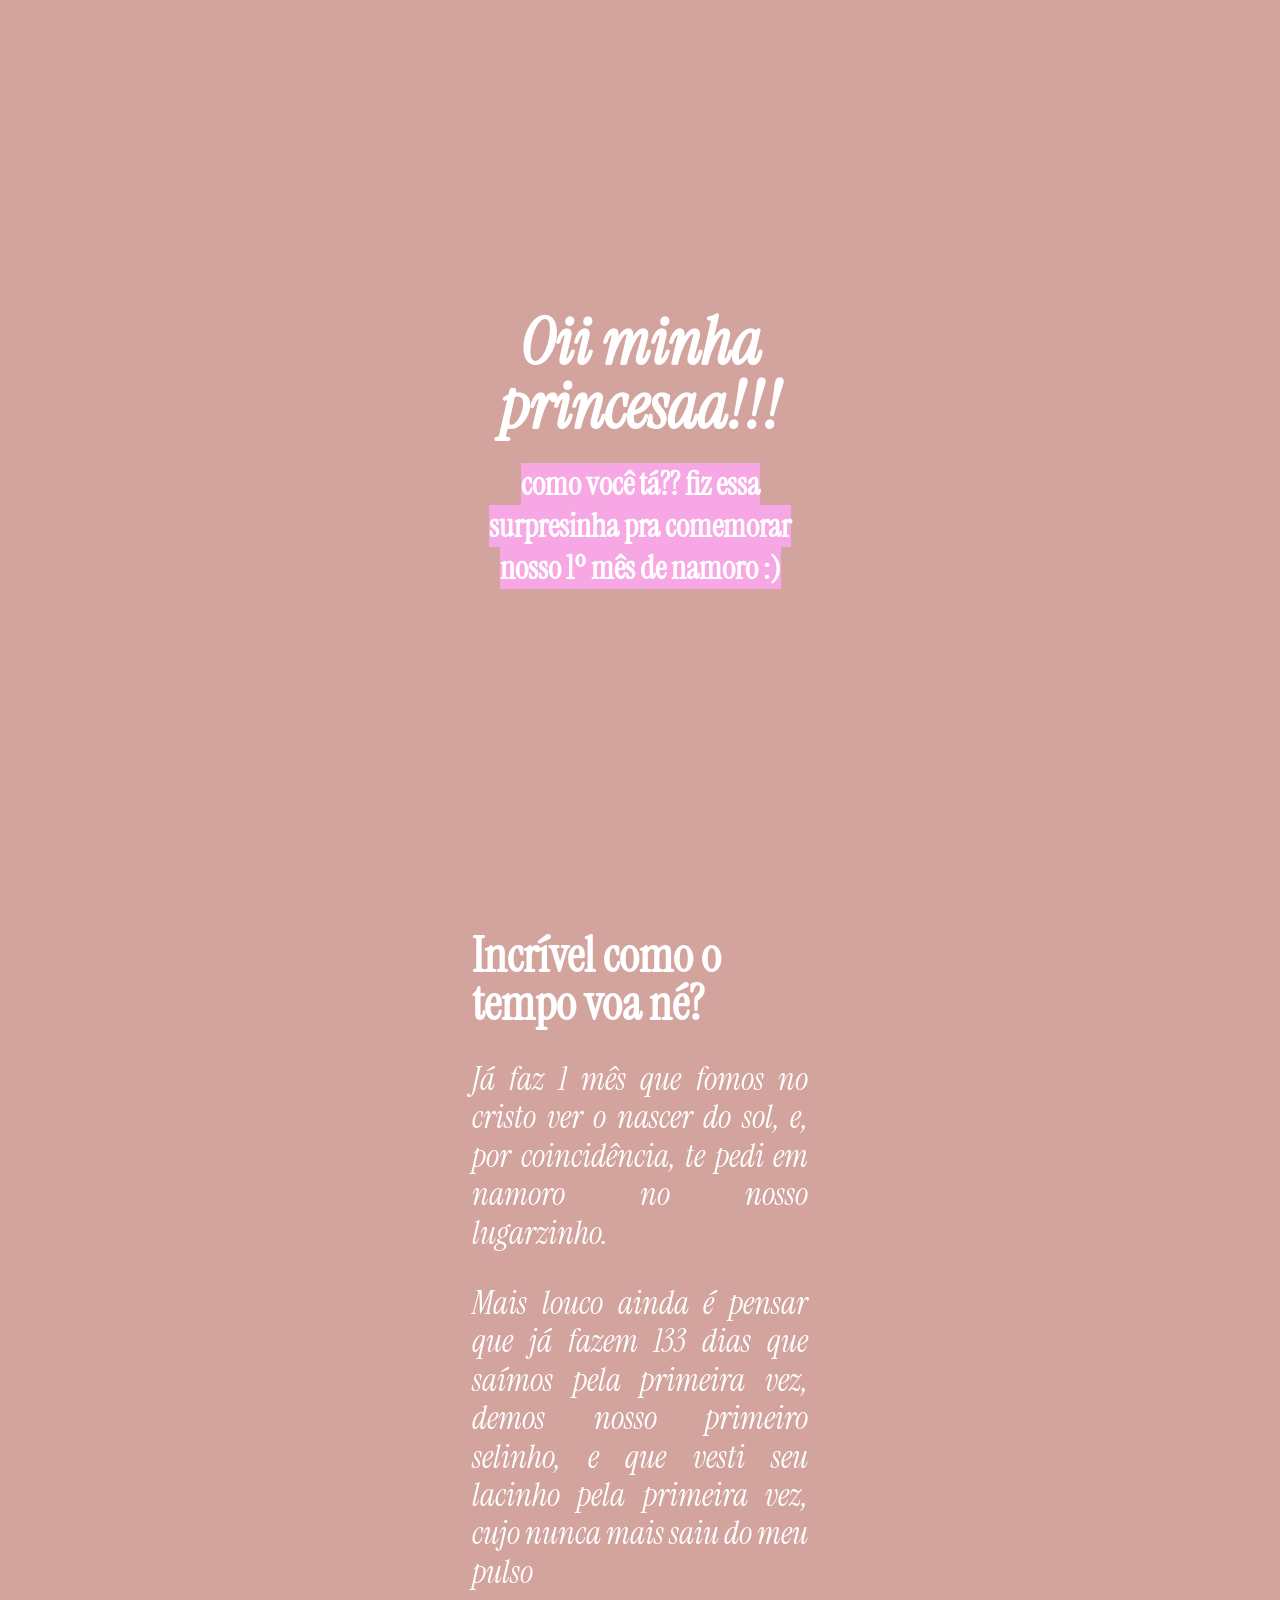
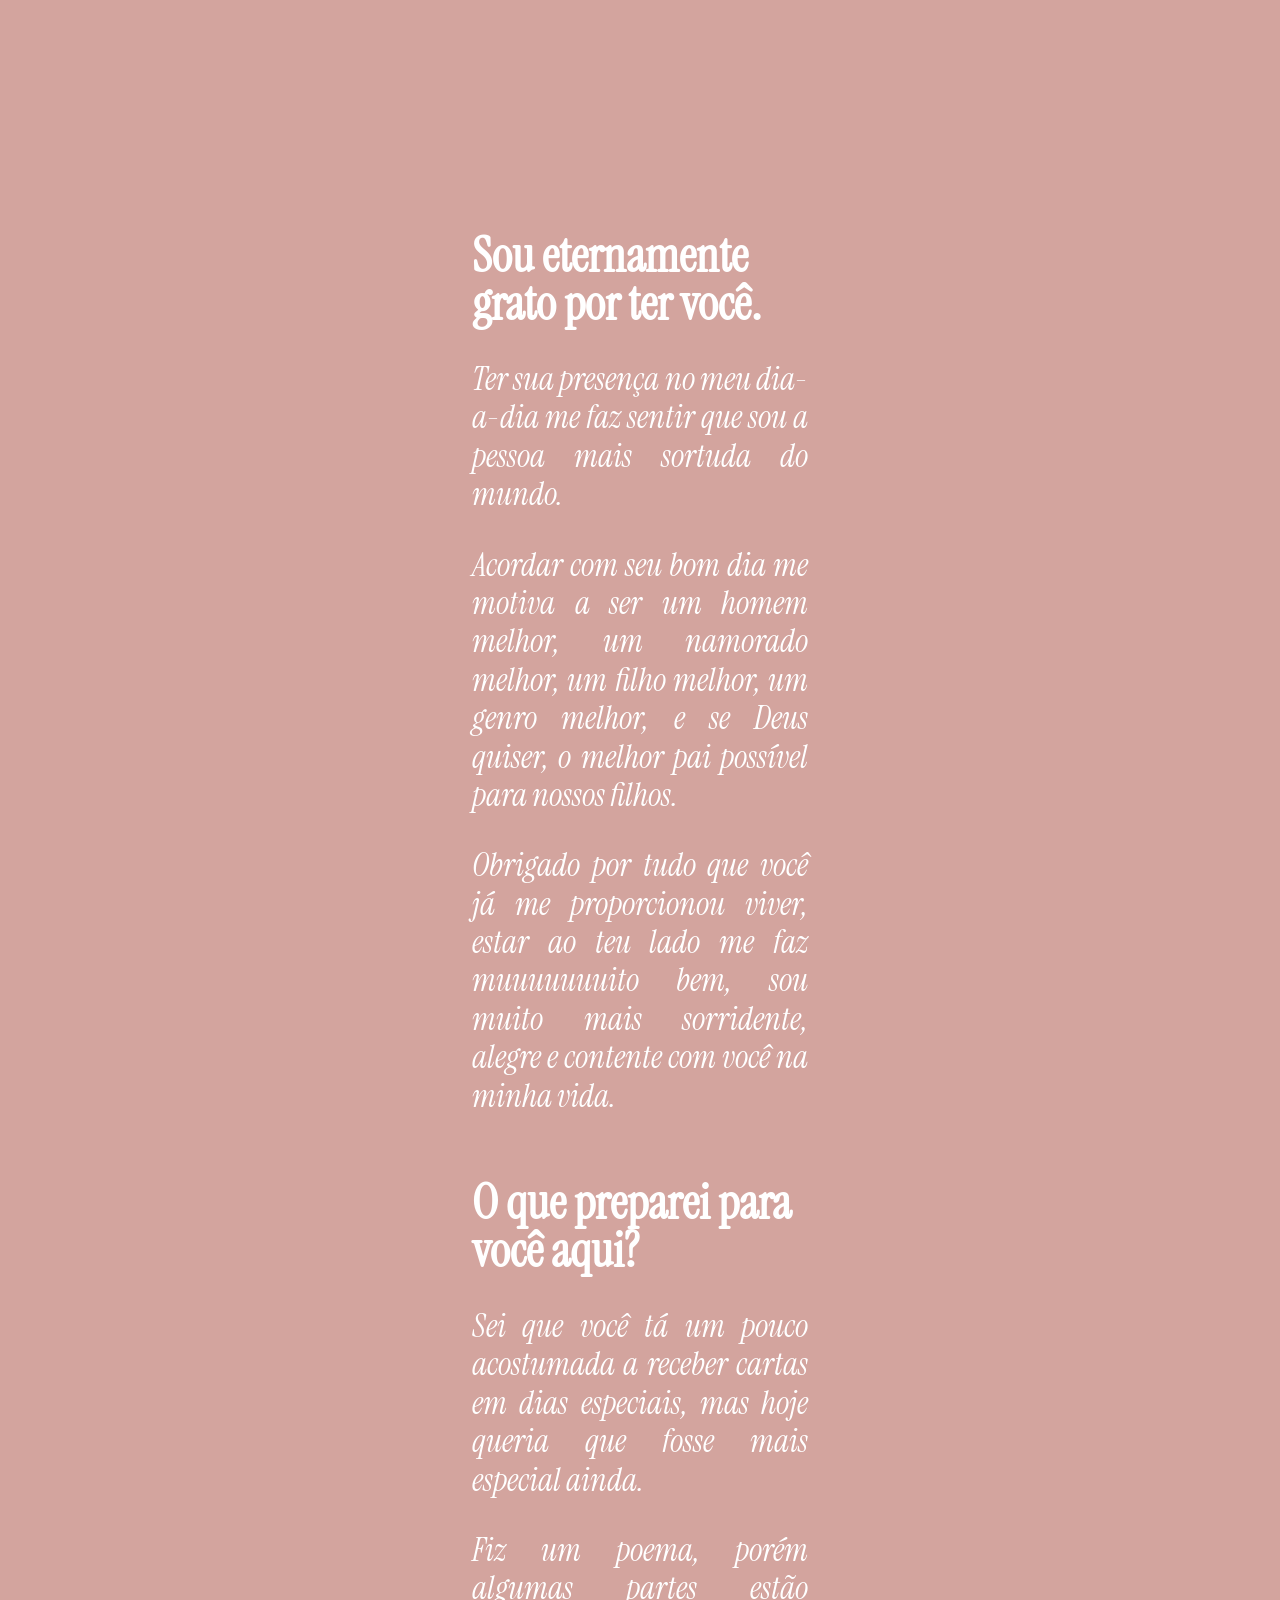
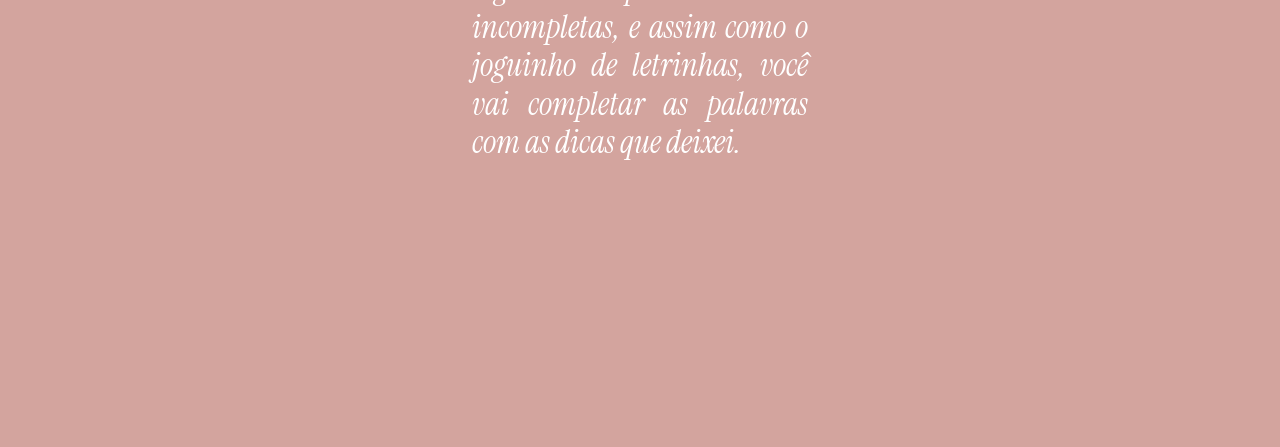
==== index.html @ 7b405b8c "[1] 0814 - pag. inicial até a introdução do jogo" ====
<!DOCTYPE html>
<html lang="pt-br">
<head>
  <meta charset="UTF-8">
  <meta name="viewport" content="width=device-width, initial-scale=1.0">
  <title>Feliz 1 mês de namoro!!!</title>
  <link rel="stylesheet" href="style.css">
</head>
<body>

  <section class="hero">
    <h1 class="hero-title">Oii minha <br>princesaa!!!</h1>
    <h2 class="hero-subtitle"><span>como você tá?? fiz essa surpresinha pra comemorar nosso 1º mês de namoro :)</span></h2>
  </section>
  
  <section class="text-section">
    <h1 class="title">Incrível como o tempo voa né?</h1>
    <p class="text">ㅤJá faz 1 mês que fomos no cristo ver o nascer do sol, e, por coincidência, te pedi em namoro no nosso lugarzinho.</p>
    <p class="text">ㅤMais louco ainda é pensar que já fazem <span>133 dias</span> que saímos pela primeira vez, demos nosso primeiro selinho, e que vesti seu lacinho pela primeira vez, cujo nunca mais saiu do meu pulso</p>
  </section>

  <section class="text-section">
    <h1 class="title">Sou eternamente grato por ter você.</h1>
    <p class="text">ㅤTer sua presença no meu dia-a-dia me faz sentir que sou a pessoa mais sortuda do mundo.</p>
    <p class="text">ㅤAcordar com seu bom dia me motiva a ser um homem melhor, um namorado melhor, um filho melhor, um genro melhor, e se Deus quiser, o melhor pai possível para nossos filhos.</p>
    <p class="text">ㅤObrigado por tudo que você já me proporcionou viver, estar ao teu lado me faz muuuuuuuito bem, sou muito mais sorridente, alegre e contente com você na minha vida.</p>
  </section>

  <section class="game-introduction">
    <h1 class="title">O que preparei para você aqui?</h1>
    <p class="text">ㅤSei que você tá um pouco acostumada a receber cartas em dias especiais, mas hoje queria que fosse mais especial ainda.</p>
    <p class="text">Fiz um poema, porém algumas partes estão incompletas, e assim como o joguinho de letrinhas, você vai completar as palavras com as dicas que deixei.</p>
  </section>

</body>
</html>
---- style.css ----
@import url('https://fonts.googleapis.com/css2?family=Indie+Flower&family=Instrument+Serif:ital@0;1&display=swap');
*{
  padding: 0;
  margin: 0;
  box-sizing: border-box;
  font-family: 'instrument serif';
}

body{
  background-color: #d3a49e;
  color: #fff;
}

section{
  margin: auto;
  min-height: 100vh;
  width: 100%;
  max-width: 400px;
  padding: 2em;

  display: flex;
  flex-direction: column;
  align-items: center;
}

section.hero{
  justify-content: center;
  gap: 1.5em;

  & .hero-title{
    font-size: 4em;
    font-style: italic;
    line-height: 1em;
    text-align: center;
  }
  
  & .hero-subtitle{
    text-align: center;
    font-size: 2em;

    & span{
      background-color: #f7a8e4;
    }
  }
}

section.text-section, section.game-introduction{
  gap: 2em;
}

.title{
  font-size: 3em;
  line-height: 1em;
}

.text{
  font-size: 2em;
  line-height: 1.2em;
  font-weight: 400;
  font-style: italic;
  text-align: justify;
}
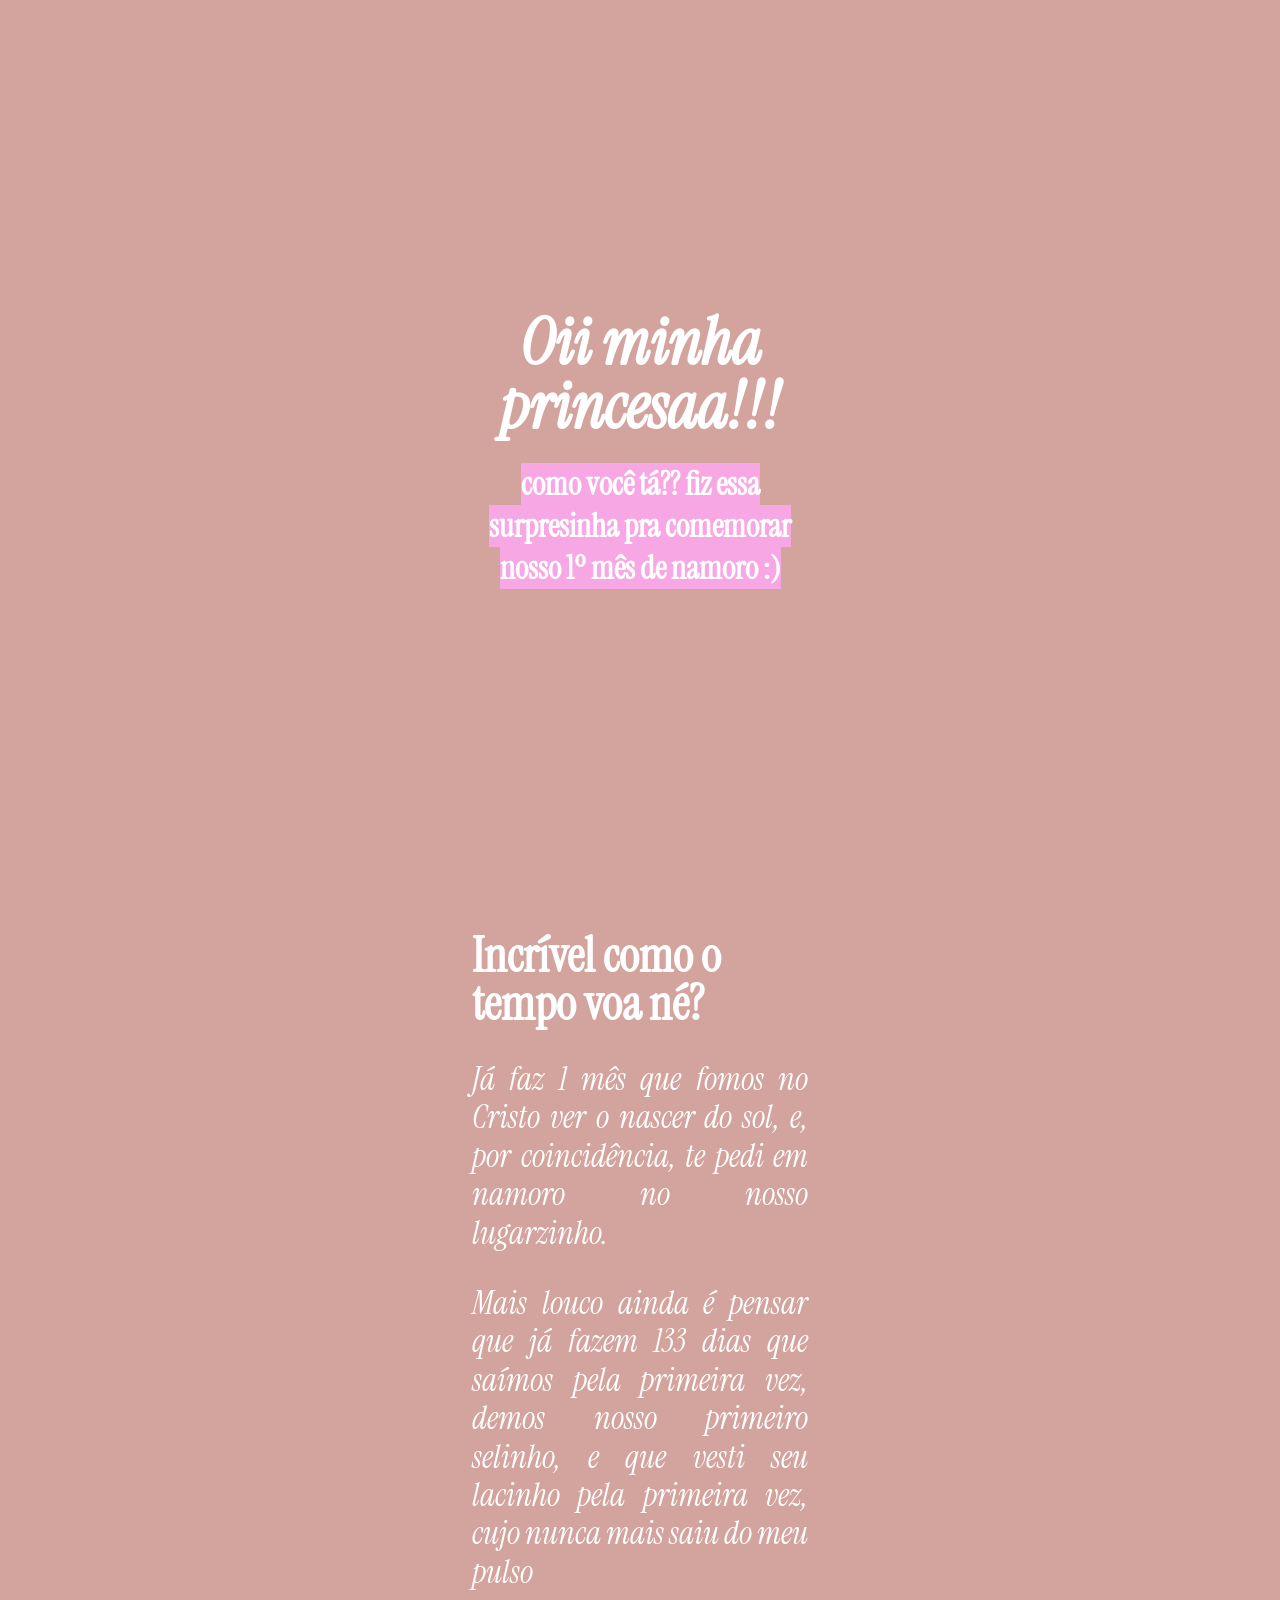
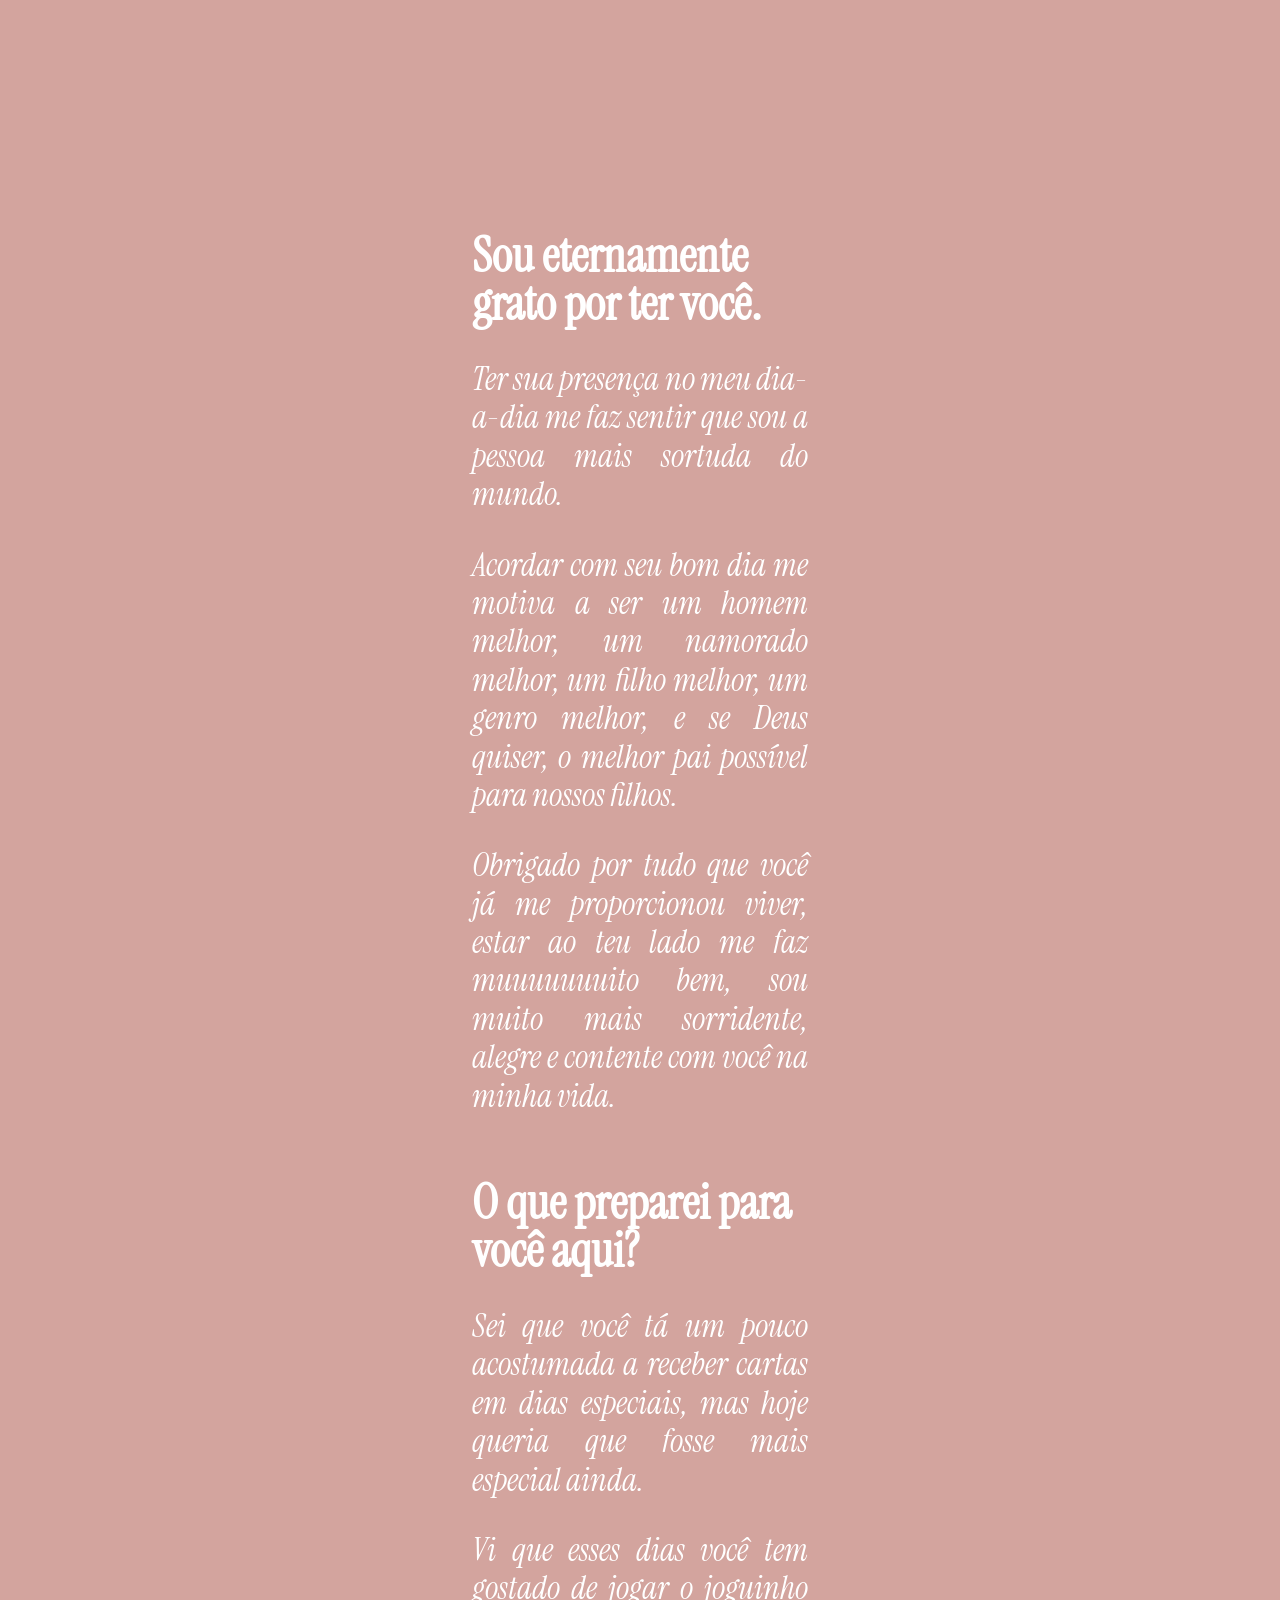
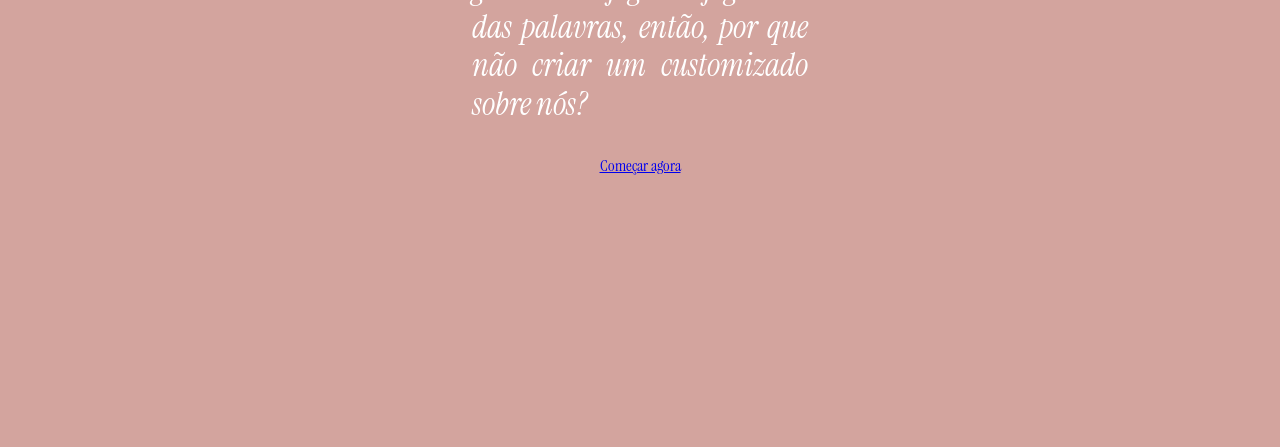
==== commit c517c904: "[2] 0815 - lógica básica jogo" ====
--- a/index.html
+++ b/index.html
@@ -15,7 +15,7 @@
   
   <section class="text-section">
     <h1 class="title">Incrível como o tempo voa né?</h1>
-    <p class="text">ㅤJá faz 1 mês que fomos no cristo ver o nascer do sol, e, por coincidência, te pedi em namoro no nosso lugarzinho.</p>
+    <p class="text">ㅤJá faz 1 mês que fomos no Cristo ver o nascer do sol, e, por coincidência, te pedi em namoro no nosso lugarzinho.</p>
     <p class="text">ㅤMais louco ainda é pensar que já fazem <span>133 dias</span> que saímos pela primeira vez, demos nosso primeiro selinho, e que vesti seu lacinho pela primeira vez, cujo nunca mais saiu do meu pulso</p>
   </section>
 
@@ -29,7 +29,9 @@
   <section class="game-introduction">
     <h1 class="title">O que preparei para você aqui?</h1>
     <p class="text">ㅤSei que você tá um pouco acostumada a receber cartas em dias especiais, mas hoje queria que fosse mais especial ainda.</p>
-    <p class="text">Fiz um poema, porém algumas partes estão incompletas, e assim como o joguinho de letrinhas, você vai completar as palavras com as dicas que deixei.</p>
+    <p class="text">Vi que esses dias você tem gostado de jogar o joguinho das palavras, então, por que não criar um customizado sobre nós?</p>
+
+    <a href="game.html" target="_blank">Começar agora</a>
   </section>
 
 </body>
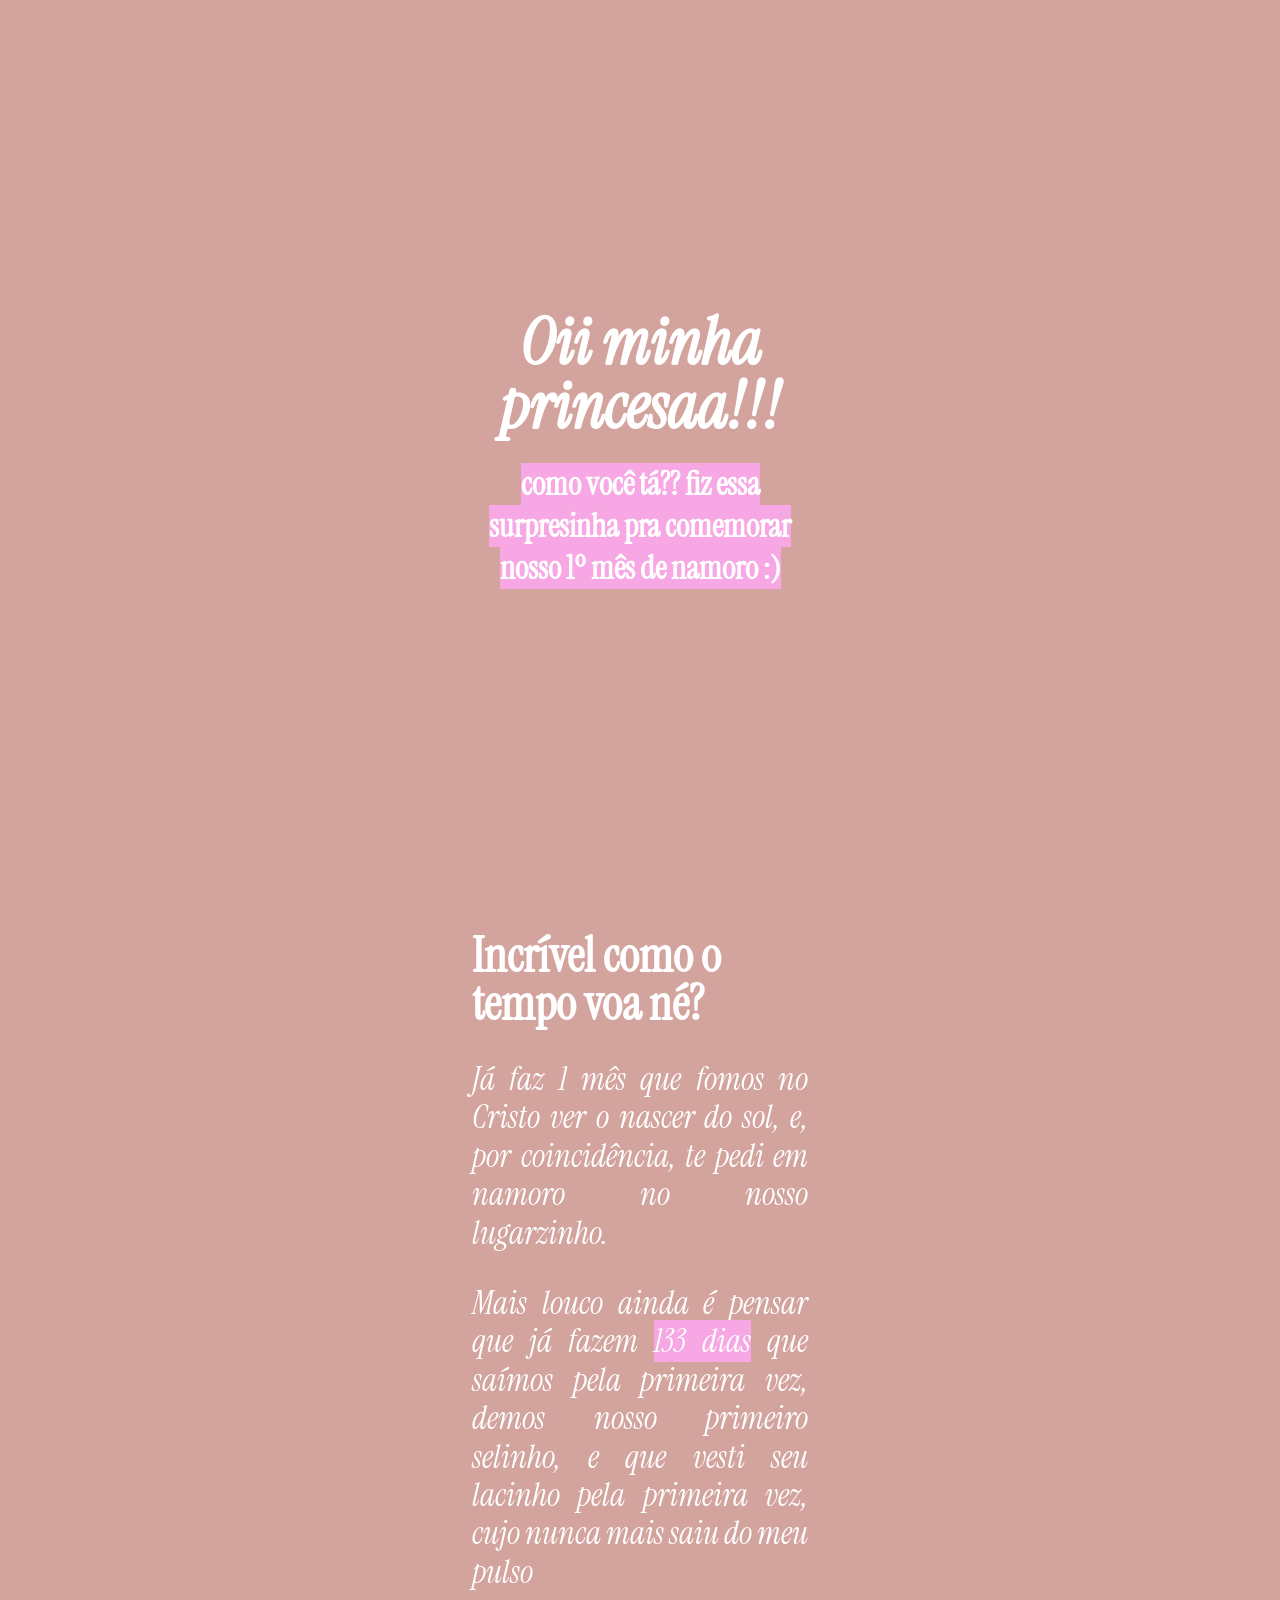
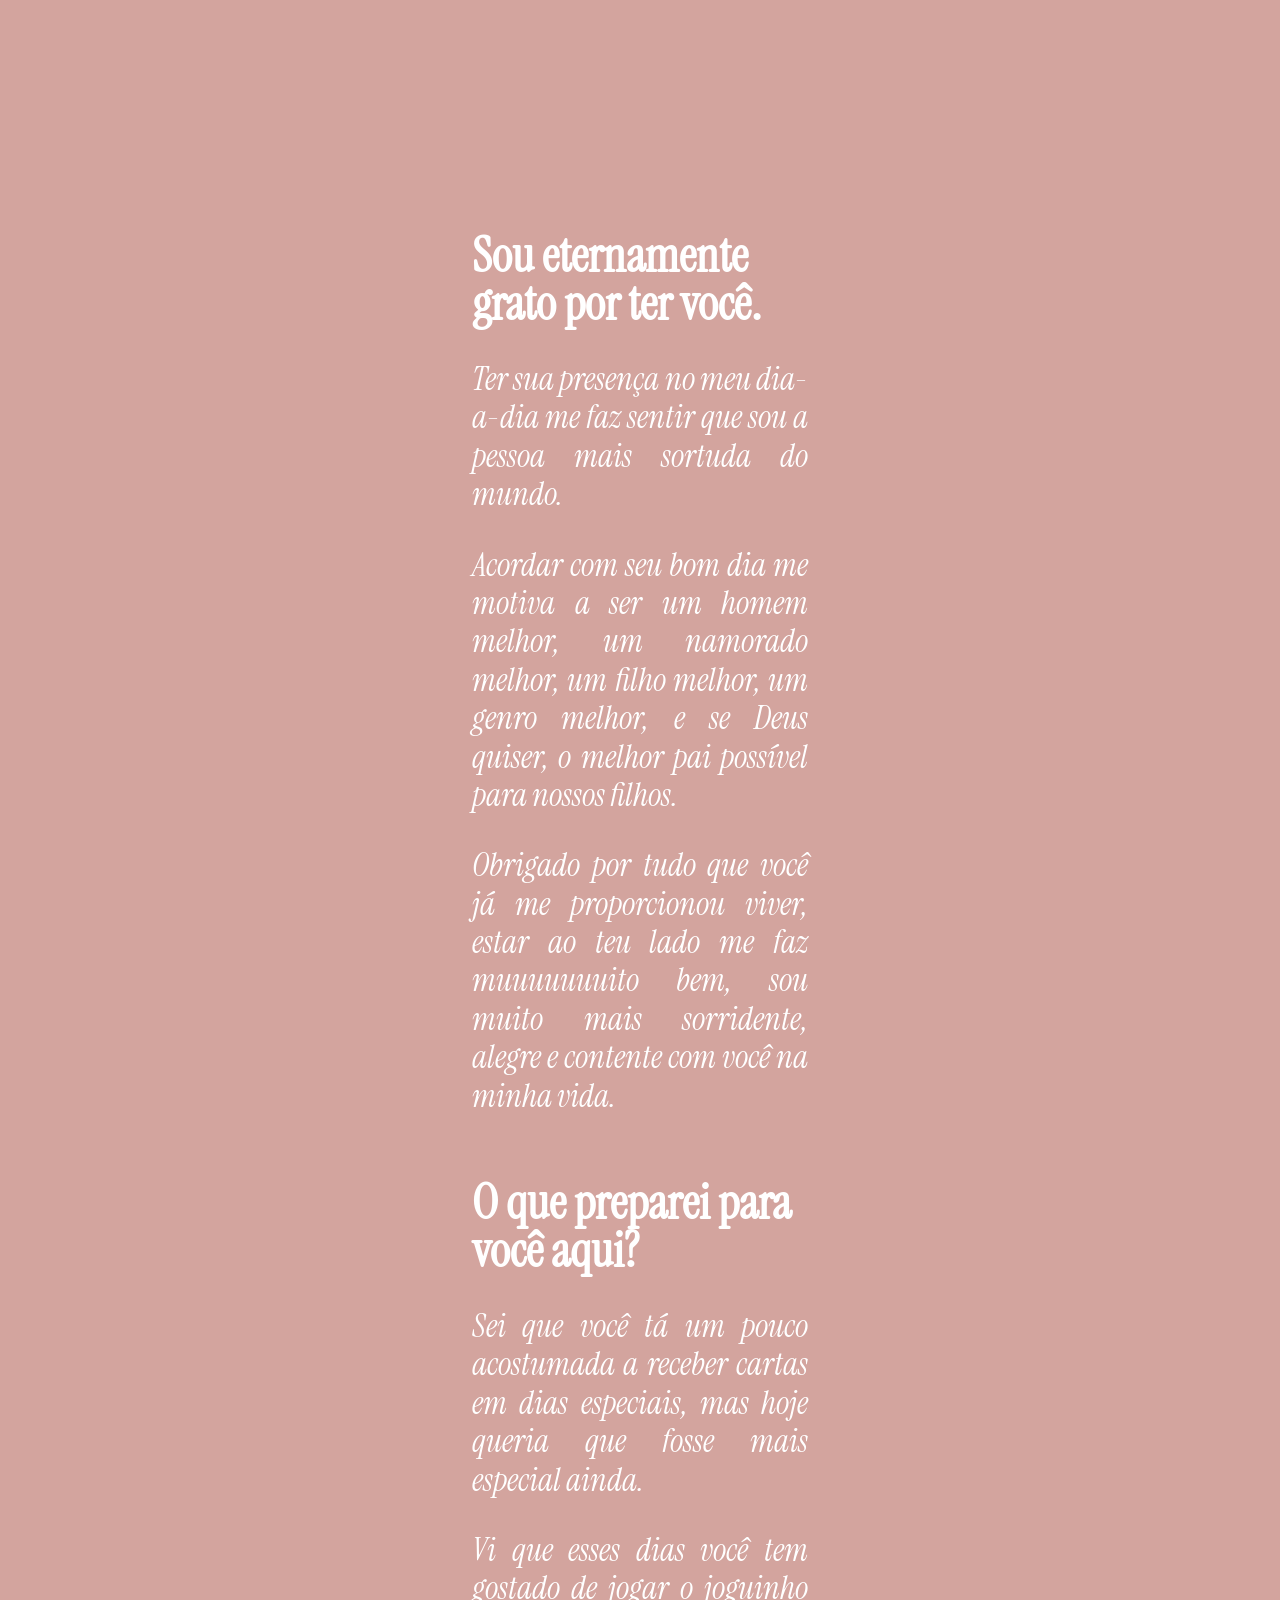
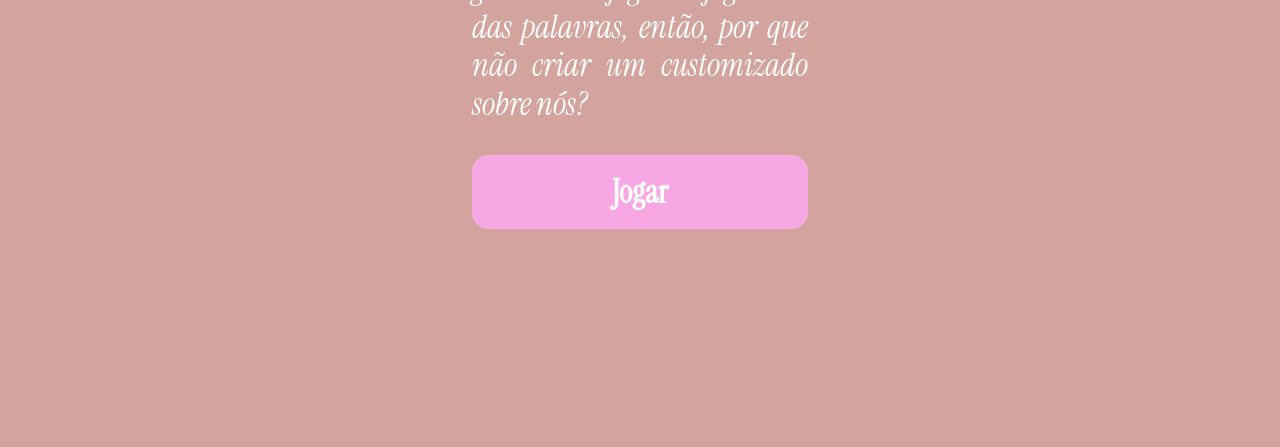
==== commit db4d01cf: "[3] início da lógica avançada de inputs do jogo" ====
--- a/index.html
+++ b/index.html
@@ -31,7 +31,7 @@
     <p class="text">ㅤSei que você tá um pouco acostumada a receber cartas em dias especiais, mas hoje queria que fosse mais especial ainda.</p>
     <p class="text">Vi que esses dias você tem gostado de jogar o joguinho das palavras, então, por que não criar um customizado sobre nós?</p>
 
-    <a href="game.html" target="_blank">Começar agora</a>
+    <a href="game.html" target="_blank" class="play-btn">Jogar</a>
   </section>
 
 </body>
--- a/style.css
+++ b/style.css
@@ -37,11 +37,11 @@
   & .hero-subtitle{
     text-align: center;
     font-size: 2em;
+  }
+}
 
-    & span{
-      background-color: #f7a8e4;
-    }
-  }
+span{
+  background-color: #f7a8e4;
 }
 
 section.text-section, section.game-introduction{
@@ -59,4 +59,30 @@
   font-weight: 400;
   font-style: italic;
   text-align: justify;
+}
+
+.play-btn{
+  width: 100%;
+  height: auto;
+  padding: .5em 0;
+
+  text-align: center;
+  text-decoration: none;
+  font-weight: bold;
+  font-size: 2em;
+
+  background-color: #f7a8e4;
+  color: #fff;
+  border-radius: .5em;
+
+  cursor: pointer;
+  transition: background-color .2s;
+
+  &:hover{
+    background-color: #de7ac3;
+  }
+
+  &:active{
+    background-color: #e783cd;
+  }
 }
